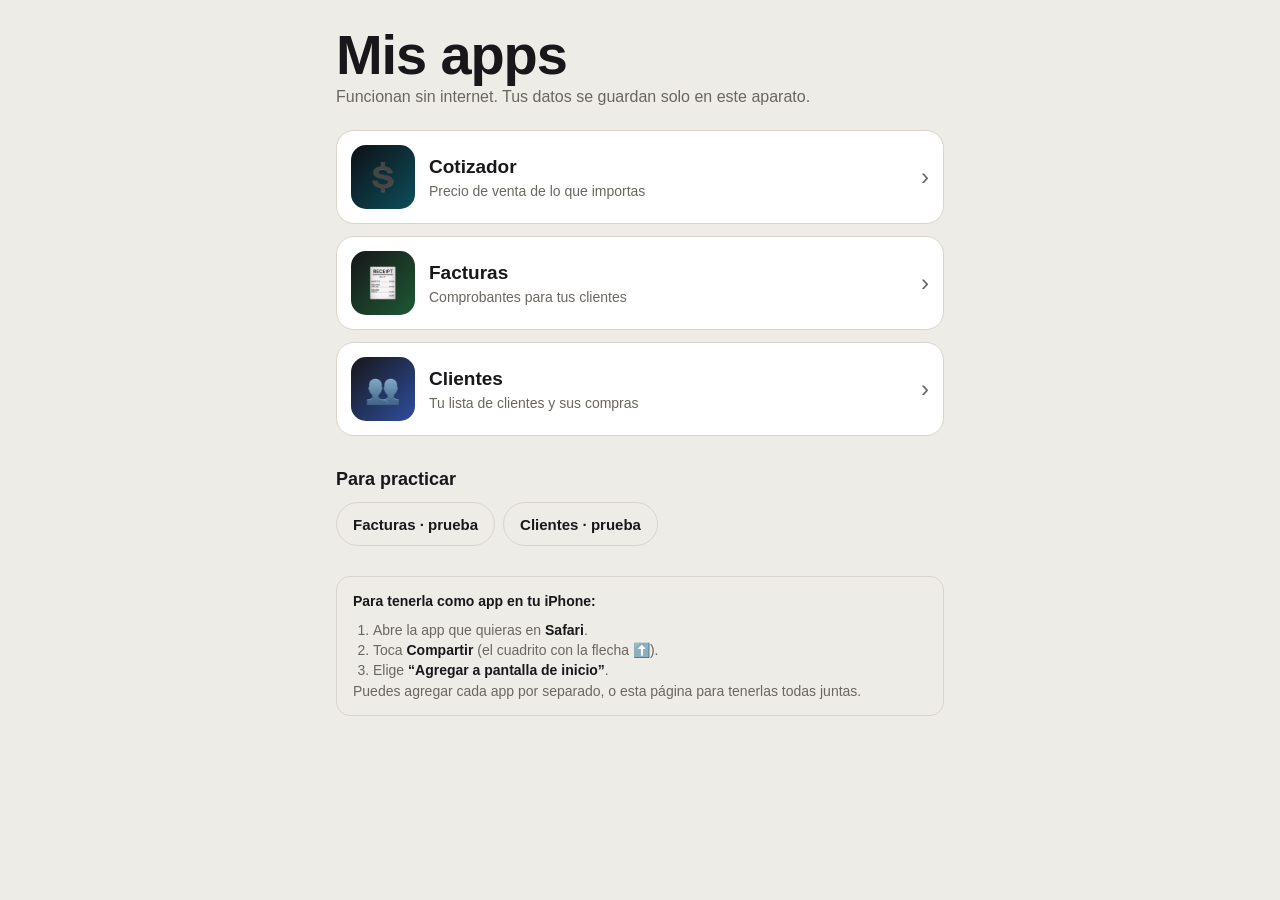
==== index.html @ c3d68e51 "Add files via upload" ====
<!doctype html>
<html lang="es">
<head>
<meta charset="utf-8">
<meta name="viewport" content="width=device-width, initial-scale=1, viewport-fit=cover">
<meta name="apple-mobile-web-app-capable" content="yes">
<meta name="mobile-web-app-capable" content="yes">
<meta name="theme-color" content="#18171A">
<title>Mis apps</title>
<link rel="manifest" href="manifest.webmanifest">
<link rel="icon" href="icon-180.png">
<link rel="apple-touch-icon" href="icon-180.png">
<meta name="apple-mobile-web-app-title" content="Mis apps">
<meta name="apple-mobile-web-app-status-bar-style" content="black-translucent">

<style>
:root{--bg:#EEECE7;--surface:#FFFFFF;--line:#D9D5CD;--ink:#18171A;--muted:#6A6660;color-scheme:light}
@media (prefers-color-scheme: dark){:root:not([data-theme="light"]){--bg:#0D0D0F;--surface:#161619;--line:#2B2B30;--ink:#ECE9E3;--muted:#8D8A85;color-scheme:dark}}
:root[data-theme="dark"]{--bg:#0D0D0F;--surface:#161619;--line:#2B2B30;--ink:#ECE9E3;--muted:#8D8A85;color-scheme:dark}
*{box-sizing:border-box}
body{margin:0;background:var(--bg);color:var(--ink);font-family:-apple-system,BlinkMacSystemFont,"Segoe UI",Roboto,Arial,sans-serif;line-height:1.45;-webkit-font-smoothing:antialiased;padding:env(safe-area-inset-top,0px) 0 calc(24px + env(safe-area-inset-bottom,0px))}
.wrap{max-width:640px;margin:0 auto;padding:0 16px}
h1{margin:28px 0 4px;font-size:clamp(38px,11vw,56px);line-height:.95;font-weight:800;letter-spacing:-.02em}
.sub{margin:0 0 22px;color:var(--muted)}
.apps{display:grid;gap:12px}
.app{display:grid;grid-template-columns:64px 1fr auto;gap:14px;align-items:center;padding:14px;background:var(--surface);border:1px solid var(--line);border-radius:18px;color:inherit;text-decoration:none}
.app img{width:64px;height:64px;border-radius:15px;display:block}
.app b{display:block;font-size:19px}
.app span{display:block;color:var(--muted);font-size:14px}
.app i{font-style:normal;color:var(--muted);font-size:24px}
h2{font-size:18px;margin:30px 0 10px}
.pr{display:flex;gap:8px;flex-wrap:wrap}
.pr a{display:inline-flex;align-items:center;min-height:44px;padding:0 16px;border:1px solid var(--line);border-radius:999px;color:inherit;text-decoration:none;font-weight:600;font-size:15px}
.tip{margin-top:30px;padding:14px 16px;border:1px solid var(--line);border-radius:14px;color:var(--muted);font-size:14px}
.tip b{color:var(--ink)}
.tip ol{margin:8px 0 0;padding-left:20px}
</style>
</head>
<body>
<div class="wrap">
  <h1>Mis apps</h1>
  <p class="sub">Funcionan sin internet. Tus datos se guardan solo en este aparato.</p>

  <nav class="apps">
    <a class="app" href="cotizador/"><img src="cotizador/icon-180.png" alt=""><div><b>Cotizador</b><span>Precio de venta de lo que importas</span></div><i>›</i></a>
    <a class="app" href="facturas/"><img src="facturas/icon-180.png" alt=""><div><b>Facturas</b><span>Comprobantes para tus clientes</span></div><i>›</i></a>
    <a class="app" href="clientes/"><img src="clientes/icon-180.png" alt=""><div><b>Clientes</b><span>Tu lista de clientes y sus compras</span></div><i>›</i></a>
  </nav>

  <h2>Para practicar</h2>
  <div class="pr">
    <a href="facturas/prueba.html">Facturas · prueba</a>
    <a href="clientes/prueba.html">Clientes · prueba</a>
  </div>

  <div class="tip">
    <b>Para tenerla como app en tu iPhone:</b>
    <ol>
      <li>Abre la app que quieras en <b>Safari</b>.</li>
      <li>Toca <b>Compartir</b> (el cuadrito con la flecha ⬆️).</li>
      <li>Elige <b>“Agregar a pantalla de inicio”</b>.</li>
    </ol>
    Puedes agregar cada app por separado, o esta página para tenerlas todas juntas.
  </div>
</div>
<script>
if('serviceWorker' in navigator){window.addEventListener('load',()=>{navigator.serviceWorker.register('/sw.js').catch(()=>{});});}
</script>
</body>
</html>
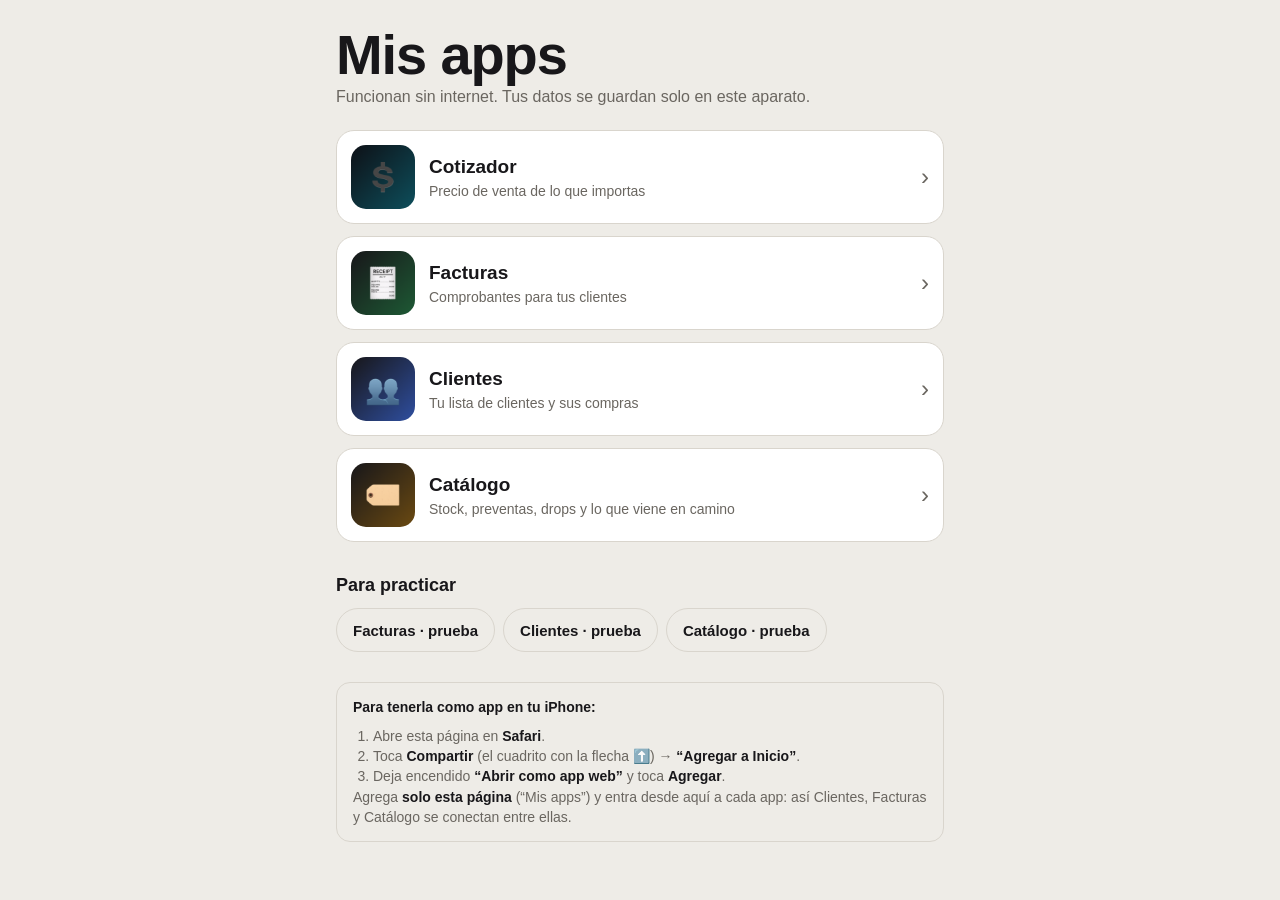
==== commit 068832d2: "Add files via upload" ====
--- a/index.html
+++ b/index.html
@@ -45,22 +45,24 @@
     <a class="app" href="cotizador/"><img src="cotizador/icon-180.png" alt=""><div><b>Cotizador</b><span>Precio de venta de lo que importas</span></div><i>›</i></a>
     <a class="app" href="facturas/"><img src="facturas/icon-180.png" alt=""><div><b>Facturas</b><span>Comprobantes para tus clientes</span></div><i>›</i></a>
     <a class="app" href="clientes/"><img src="clientes/icon-180.png" alt=""><div><b>Clientes</b><span>Tu lista de clientes y sus compras</span></div><i>›</i></a>
+    <a class="app" href="catalogo/"><img src="catalogo/icon-180.png" alt=""><div><b>Catálogo</b><span>Stock, preventas, drops y lo que viene en camino</span></div><i>›</i></a>
   </nav>
 
   <h2>Para practicar</h2>
   <div class="pr">
     <a href="facturas/prueba.html">Facturas · prueba</a>
     <a href="clientes/prueba.html">Clientes · prueba</a>
+    <a href="catalogo/prueba.html">Catálogo · prueba</a>
   </div>
 
   <div class="tip">
     <b>Para tenerla como app en tu iPhone:</b>
     <ol>
-      <li>Abre la app que quieras en <b>Safari</b>.</li>
-      <li>Toca <b>Compartir</b> (el cuadrito con la flecha ⬆️).</li>
-      <li>Elige <b>“Agregar a pantalla de inicio”</b>.</li>
+      <li>Abre esta página en <b>Safari</b>.</li>
+      <li>Toca <b>Compartir</b> (el cuadrito con la flecha ⬆️) → <b>“Agregar a Inicio”</b>.</li>
+      <li>Deja encendido <b>“Abrir como app web”</b> y toca <b>Agregar</b>.</li>
     </ol>
-    Puedes agregar cada app por separado, o esta página para tenerlas todas juntas.
+    Agrega <b>solo esta página</b> (“Mis apps”) y entra desde aquí a cada app: así Clientes, Facturas y Catálogo se conectan entre ellas.
   </div>
 </div>
 <script>
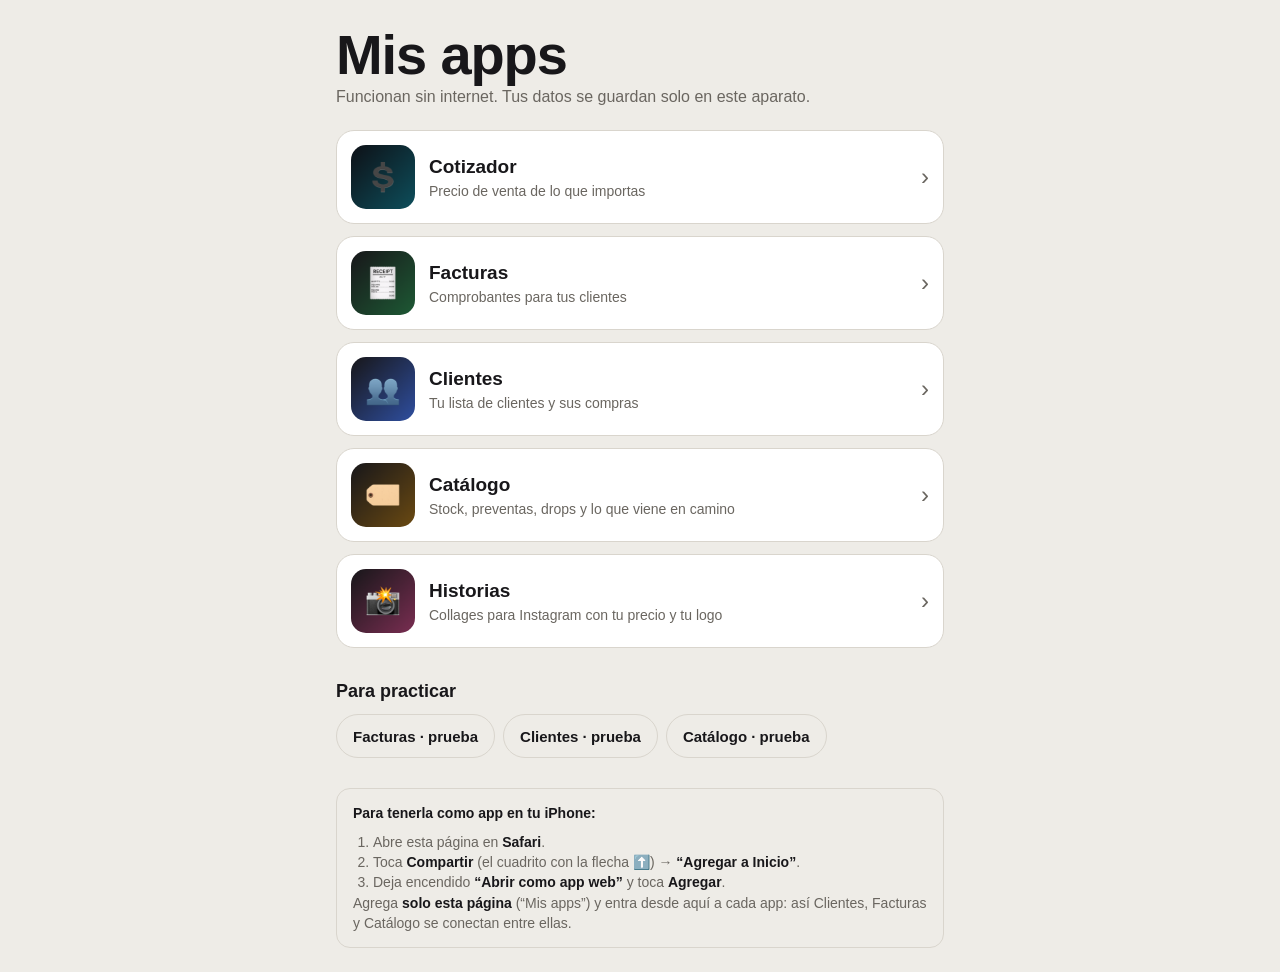
==== commit c897c620: "Add files via upload" ====
--- a/index.html
+++ b/index.html
@@ -46,6 +46,7 @@
     <a class="app" href="facturas/"><img src="facturas/icon-180.png" alt=""><div><b>Facturas</b><span>Comprobantes para tus clientes</span></div><i>›</i></a>
     <a class="app" href="clientes/"><img src="clientes/icon-180.png" alt=""><div><b>Clientes</b><span>Tu lista de clientes y sus compras</span></div><i>›</i></a>
     <a class="app" href="catalogo/"><img src="catalogo/icon-180.png" alt=""><div><b>Catálogo</b><span>Stock, preventas, drops y lo que viene en camino</span></div><i>›</i></a>
+    <a class="app" href="historias/"><img src="historias/icon-180.png" alt=""><div><b>Historias</b><span>Collages para Instagram con tu precio y tu logo</span></div><i>›</i></a>
   </nav>
 
   <h2>Para practicar</h2>
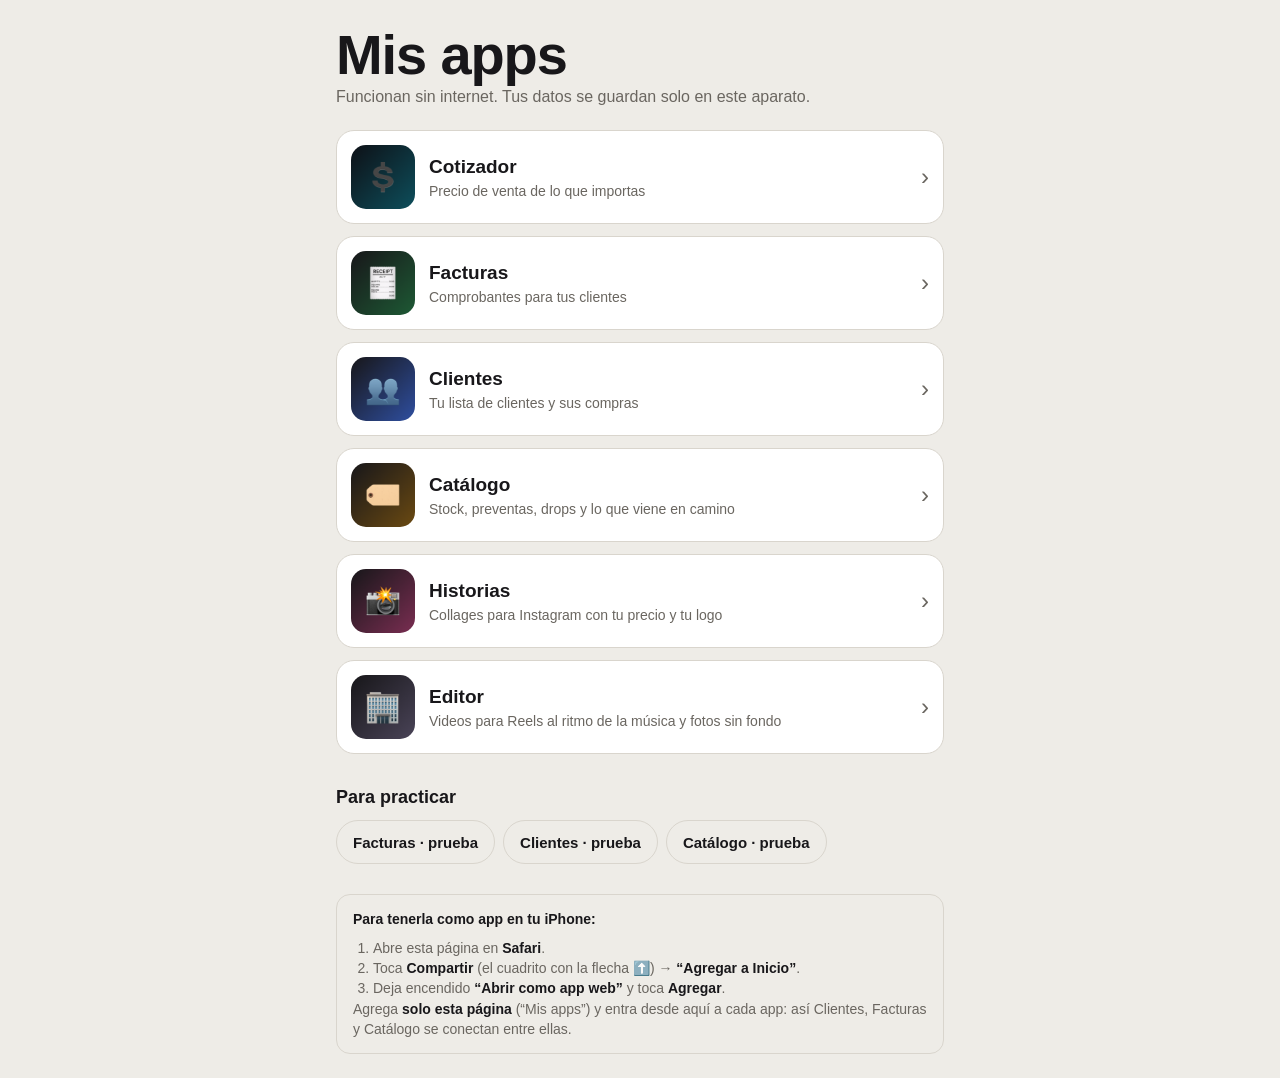
==== commit 7c5e86fa: "Editor: el Recortador ahora también edita video (cortes por toma, orden, música al ritmo, ecualizado" ====
--- a/index.html
+++ b/index.html
@@ -47,6 +47,7 @@
     <a class="app" href="clientes/"><img src="clientes/icon-180.png" alt=""><div><b>Clientes</b><span>Tu lista de clientes y sus compras</span></div><i>›</i></a>
     <a class="app" href="catalogo/"><img src="catalogo/icon-180.png" alt=""><div><b>Catálogo</b><span>Stock, preventas, drops y lo que viene en camino</span></div><i>›</i></a>
     <a class="app" href="historias/"><img src="historias/icon-180.png" alt=""><div><b>Historias</b><span>Collages para Instagram con tu precio y tu logo</span></div><i>›</i></a>
+    <a class="app" href="recortador/"><img src="icon-180.png" alt=""><div><b>Editor</b><span>Videos para Reels al ritmo de la música y fotos sin fondo</span></div><i>›</i></a>
   </nav>
 
   <h2>Para practicar</h2>
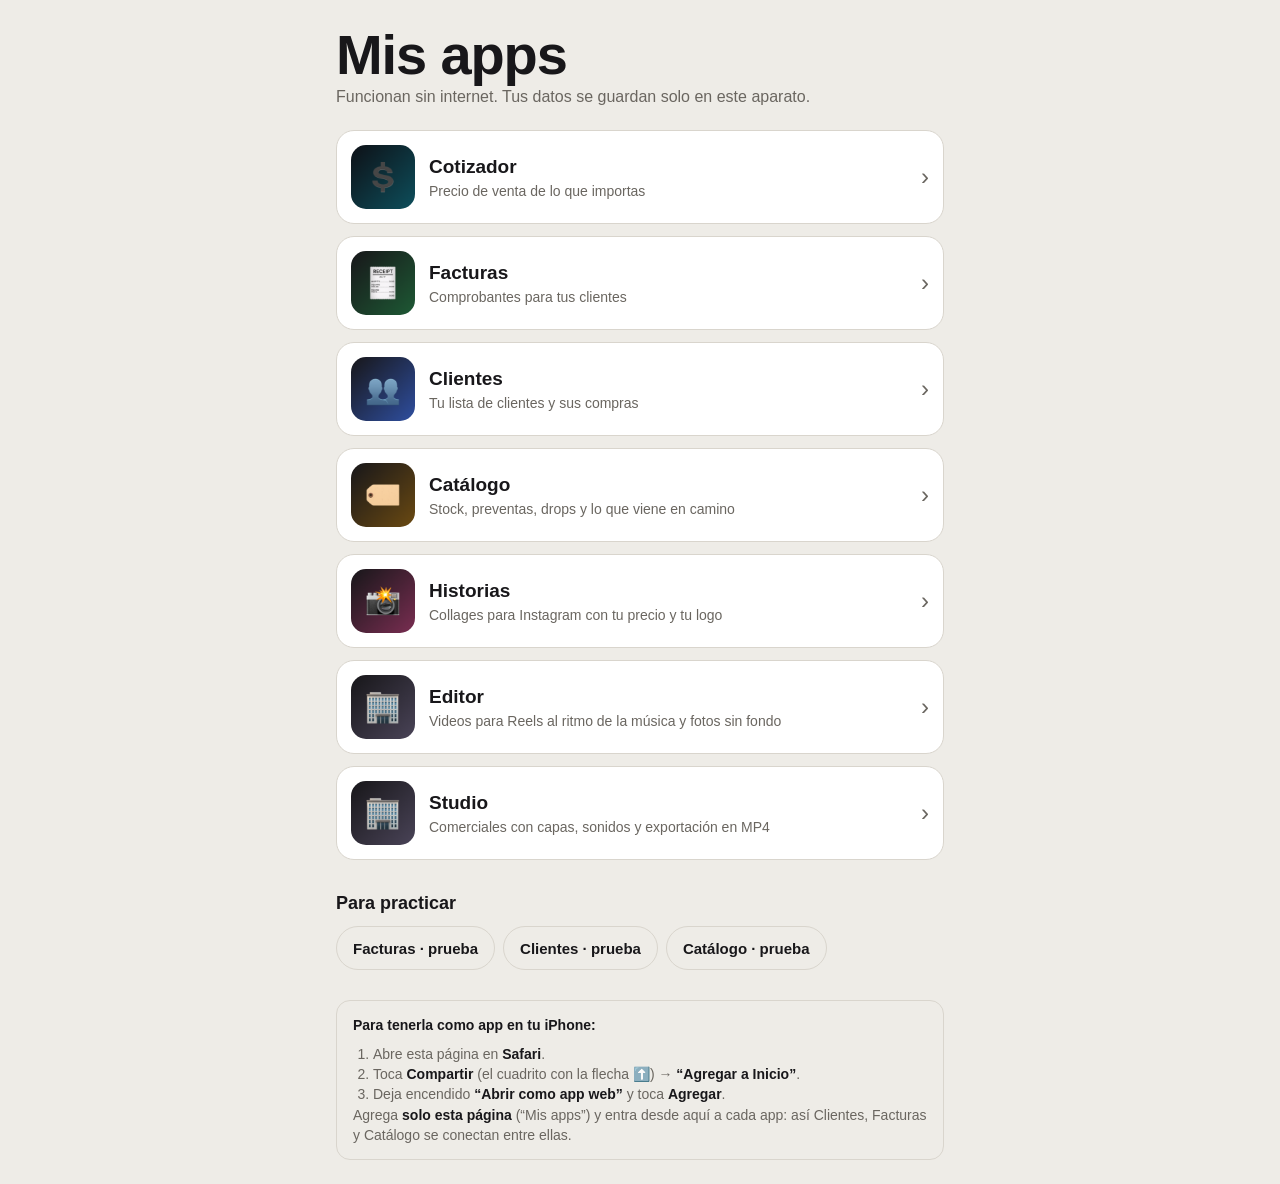
==== commit 8997d219: "Mis apps: tarjeta Studio en el menú (abre recortador/comercial.html); copia guardada v14 Co-Authored" ====
--- a/index.html
+++ b/index.html
@@ -48,6 +48,7 @@
     <a class="app" href="catalogo/"><img src="catalogo/icon-180.png" alt=""><div><b>Catálogo</b><span>Stock, preventas, drops y lo que viene en camino</span></div><i>›</i></a>
     <a class="app" href="historias/"><img src="historias/icon-180.png" alt=""><div><b>Historias</b><span>Collages para Instagram con tu precio y tu logo</span></div><i>›</i></a>
     <a class="app" href="recortador/"><img src="icon-180.png" alt=""><div><b>Editor</b><span>Videos para Reels al ritmo de la música y fotos sin fondo</span></div><i>›</i></a>
+    <a class="app" href="recortador/comercial.html"><img src="icon-180.png" alt=""><div><b>Studio</b><span>Comerciales con capas, sonidos y exportación en MP4</span></div><i>›</i></a>
   </nav>
 
   <h2>Para practicar</h2>
